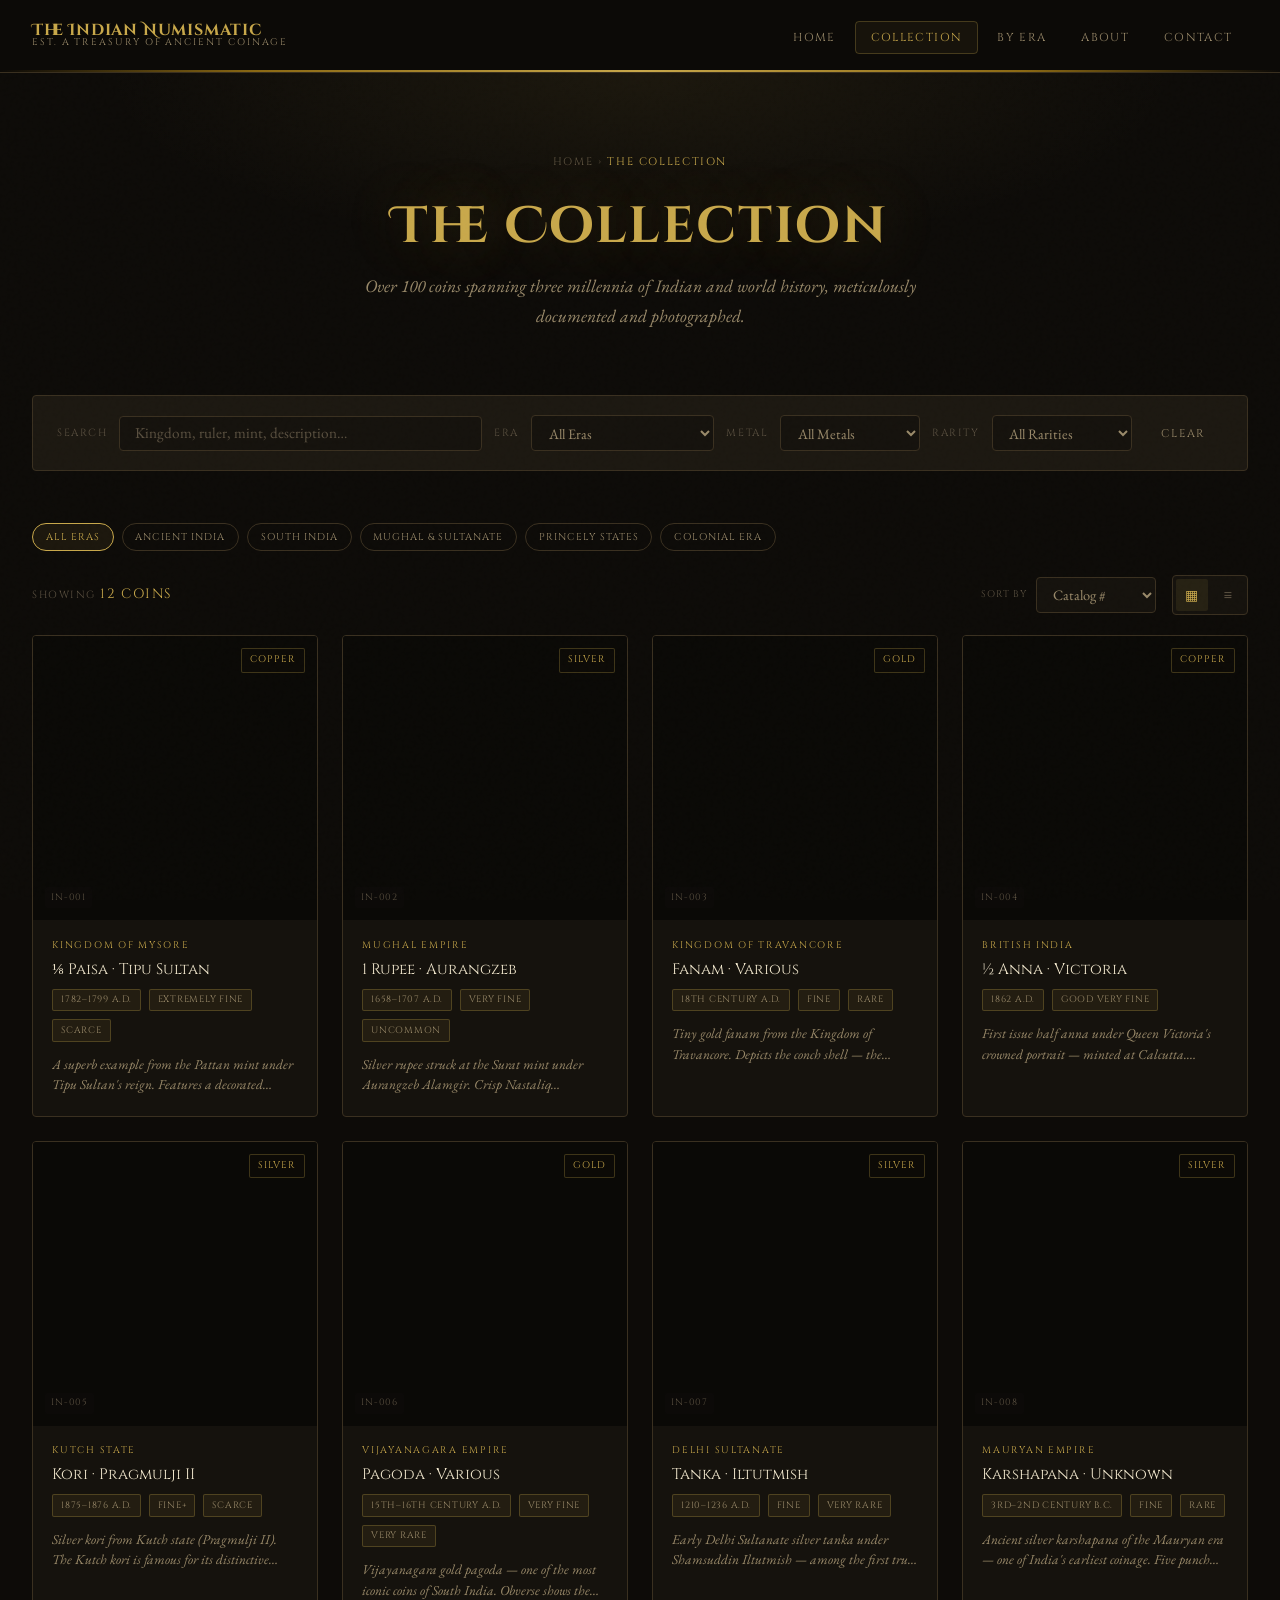
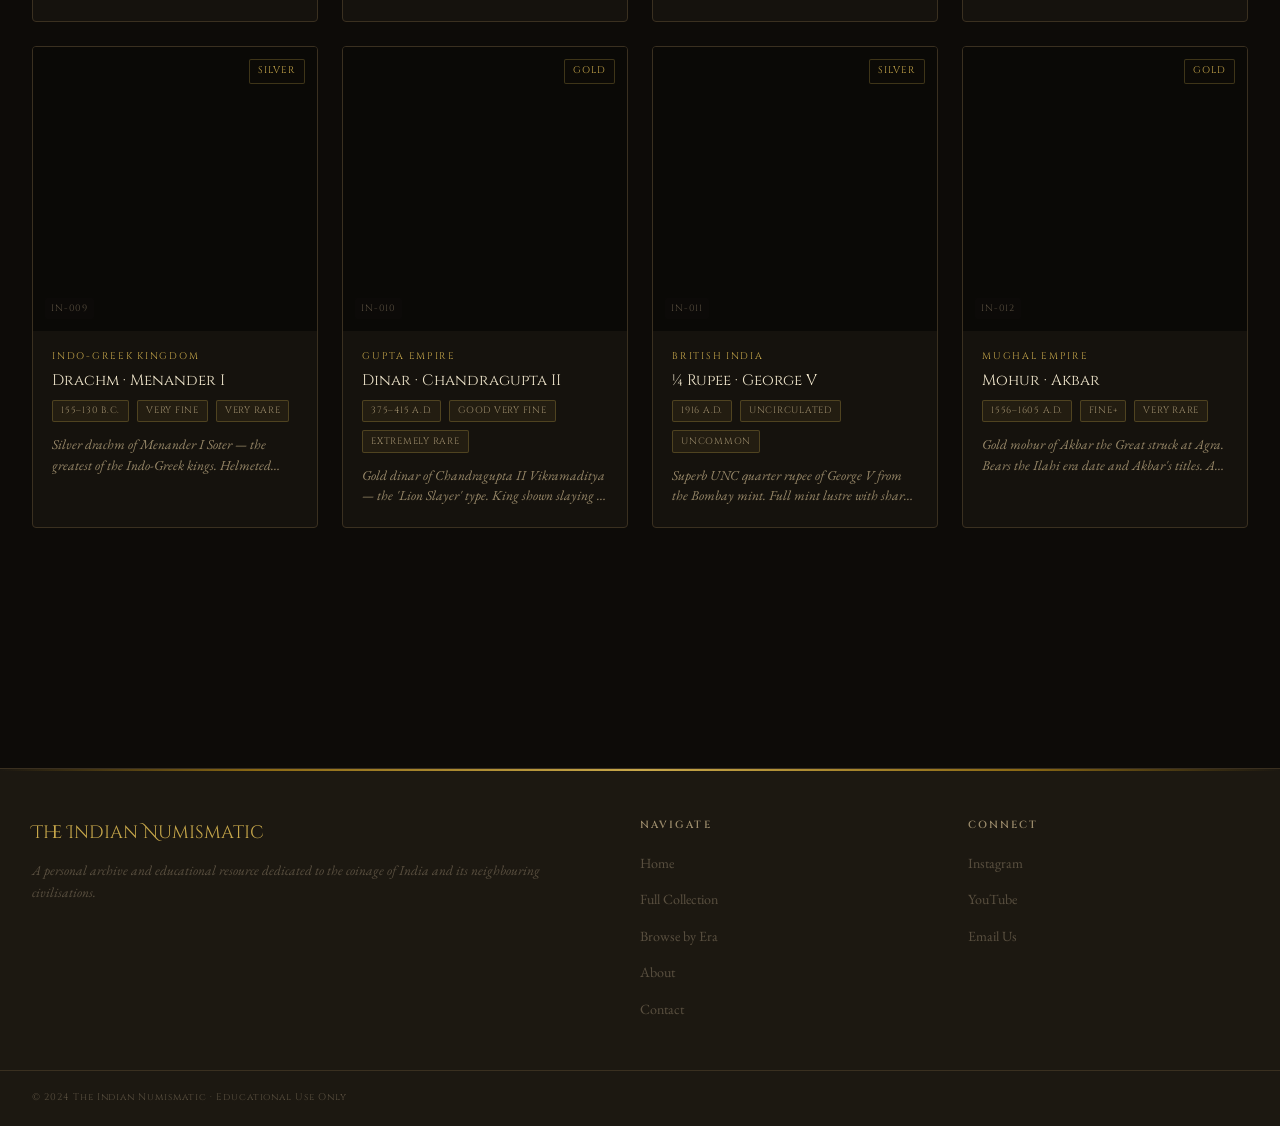
==== collection.html @ 9e0f8658 "Add files via upload" ====
<!DOCTYPE html>
<html lang="en">
<head>
  <meta charset="UTF-8">
  <meta name="viewport" content="width=device-width, initial-scale=1.0">
  <title>The Collection — The Indian Numismatic</title>
  <meta name="description" content="Browse the complete collection of over 100 historical Indian coins, filterable by era, metal, kingdom, and rarity.">
  <link rel="preconnect" href="https://fonts.googleapis.com">
  <link rel="preconnect" href="https://fonts.gstatic.com" crossorigin>
  <link rel="stylesheet" href="style.css">
  <style>
    .view-toggle {
      display: flex;
      gap: 0.25rem;
      border: 1px solid var(--border);
      border-radius: var(--radius);
      padding: 0.2rem;
      background: var(--bg-card);
    }
    .view-btn {
      width: 32px;
      height: 32px;
      display: flex;
      align-items: center;
      justify-content: center;
      font-size: 0.9rem;
      border-radius: 2px;
      cursor: pointer;
      background: transparent;
      border: none;
      color: var(--text-dim);
      transition: all var(--transition);
    }
    .view-btn.active, .view-btn:hover {
      background: rgba(200,168,75,0.1);
      color: var(--gold);
    }

    /* List view */
    .coins-grid.list-view {
      grid-template-columns: 1fr;
      gap: 0.75rem;
    }
    .coins-grid.list-view .coin-card {
      display: grid;
      grid-template-columns: 110px 1fr;
    }
    .coins-grid.list-view .coin-card-image {
      aspect-ratio: 1;
    }
    .coins-grid.list-view .coin-card-desc {
      -webkit-line-clamp: 1;
    }

    .era-pills-row {
      display: flex;
      gap: 0.5rem;
      flex-wrap: wrap;
      padding: 0.75rem 0 0;
    }

    .results-bar {
      display: flex;
      align-items: center;
      justify-content: space-between;
      margin-bottom: 1.25rem;
      flex-wrap: wrap;
      gap: 0.75rem;
    }

    .results-count-label {
      font-family: 'Cinzel', serif;
      font-size: 0.65rem;
      letter-spacing: 0.15em;
      text-transform: uppercase;
      color: var(--text-dim);
    }

    .results-count-label span {
      color: var(--gold);
      font-size: 0.85rem;
    }

    /* Sort select */
    .sort-wrap {
      display: flex;
      align-items: center;
      gap: 0.5rem;
    }
    .sort-wrap label {
      font-family: 'Cinzel', serif;
      font-size: 0.6rem;
      letter-spacing: 0.12em;
      text-transform: uppercase;
      color: var(--text-dim);
      white-space: nowrap;
    }
  </style>
</head>
<body>

<!-- HEADER -->
<header class="site-header">
  <nav class="nav-wrapper">
    <a href="index.html" class="nav-logo">
      <span class="logo-main">The Indian Numismatic</span>
      <span class="logo-sub">Est. A Treasury of Ancient Coinage</span>
    </a>
    <ul class="nav-links">
      <li><a href="index.html">Home</a></li>
      <li><a href="collection.html" class="active">Collection</a></li>
      <li><a href="eras.html">By Era</a></li>
      <li><a href="about.html">About</a></li>
      <li><a href="contact.html">Contact</a></li>
    </ul>
    <button class="hamburger" aria-label="Menu">
      <span></span><span></span><span></span>
    </button>
  </nav>
  <div class="gold-rule-thick"></div>
</header>

<!-- PAGE HERO -->
<div class="page-hero">
  <p class="breadcrumb"><a href="index.html">Home</a> › <span>The Collection</span></p>
  <h1>The Collection</h1>
  <p class="subtitle">Over 100 coins spanning three millennia of Indian and world history, meticulously documented and photographed.</p>
</div>

<main class="container" style="padding-bottom:5rem;">

  <!-- FILTER BAR -->
  <div class="filter-bar">
    <label>Search</label>
    <input type="text" id="coin-search" class="filter-input" placeholder="Kingdom, ruler, mint, description…">

    <label>Era</label>
    <select id="filter-era" class="filter-select"></select>

    <label>Metal</label>
    <select id="filter-metal" class="filter-select"></select>

    <label>Rarity</label>
    <select id="filter-rarity" class="filter-select">
      <option value="">All Rarities</option>
      <option>Common</option>
      <option>Uncommon</option>
      <option>Scarce</option>
      <option>Rare</option>
      <option>Very Rare</option>
      <option>Extremely Rare</option>
    </select>

    <button class="btn btn-ghost" onclick="clearFilters()">Clear</button>
  </div>

  <!-- ERA PILL FILTERS -->
  <div class="era-pills-row" style="margin-bottom:1.5rem;">
    <button class="filter-pill active" data-era="">All Eras</button>
    <button class="filter-pill" data-era="Ancient India">Ancient India</button>
    <button class="filter-pill" data-era="South Indian Kingdoms">South India</button>
    <button class="filter-pill" data-era="Mughal & Sultanate">Mughal & Sultanate</button>
    <button class="filter-pill" data-era="Princely States">Princely States</button>
    <button class="filter-pill" data-era="Colonial Era">Colonial Era</button>
  </div>

  <!-- RESULTS BAR -->
  <div class="results-bar">
    <div class="results-count-label">
      Showing <span id="results-count">—</span>
    </div>
    <div style="display:flex;align-items:center;gap:1rem;flex-wrap:wrap;">
      <div class="sort-wrap">
        <label>Sort by</label>
        <select id="sort-by" class="filter-select" style="min-width:120px;" onchange="updateSort()">
          <option value="id">Catalog #</option>
          <option value="era">Era</option>
          <option value="metal">Metal</option>
          <option value="kingdom">Kingdom</option>
        </select>
      </div>
      <div class="view-toggle">
        <button class="view-btn active" id="grid-view-btn" onclick="setView('grid')" title="Grid view">▦</button>
        <button class="view-btn" id="list-view-btn" onclick="setView('list')" title="List view">≡</button>
      </div>
    </div>
  </div>

  <!-- COINS GRID -->
  <div class="coins-grid" id="coins-grid">
    <!-- Populated by script.js -->
  </div>

</main>

<!-- MODAL -->
<div class="modal-overlay" id="coin-modal" role="dialog" aria-modal="true">
  <div class="modal">
    <div class="modal-images">
      <button class="modal-close" aria-label="Close">&times;</button>
      <img class="modal-main-image" src="" alt="" loading="lazy">
      <div class="modal-thumbs"></div>
    </div>
    <div class="modal-content">
      <p class="modal-kingdom"></p>
      <h2 class="modal-title"></h2>
      <div class="coin-specs"></div>
      <p class="modal-desc"></p>
      <p class="modal-catalog-id" style="font-family:'Cinzel',serif;font-size:0.6rem;letter-spacing:0.15em;color:var(--text-dim);margin-top:1rem;"></p>
    </div>
  </div>
</div>

<!-- FOOTER -->
<footer class="site-footer">
  <div class="gold-rule-thick"></div>
  <div class="footer-inner">
    <div class="footer-brand">
      <span class="footer-logo">The Indian Numismatic</span>
      <p>A personal archive and educational resource dedicated to the coinage of India and its neighbouring civilisations.</p>
    </div>
    <div class="footer-col">
      <h4>Navigate</h4>
      <ul>
        <li><a href="index.html">Home</a></li>
        <li><a href="collection.html">Full Collection</a></li>
        <li><a href="eras.html">Browse by Era</a></li>
        <li><a href="about.html">About</a></li>
        <li><a href="contact.html">Contact</a></li>
      </ul>
    </div>
    <div class="footer-col">
      <h4>Connect</h4>
      <ul>
        <li><a href="#">Instagram</a></li>
        <li><a href="#">YouTube</a></li>
        <li><a href="contact.html">Email Us</a></li>
      </ul>
    </div>
  </div>
  <div class="footer-bottom">
    <p>© 2024 The Indian Numismatic · Educational Use Only</p>
  </div>
</footer>

<script src="script.js"></script>
<script>
  let currentView = 'grid';

  function setView(view) {
    currentView = view;
    const grid = document.getElementById('coins-grid');
    grid.classList.toggle('list-view', view === 'list');
    document.getElementById('grid-view-btn').classList.toggle('active', view === 'grid');
    document.getElementById('list-view-btn').classList.toggle('active', view === 'list');
  }

  function clearFilters() {
    document.getElementById('coin-search').value = '';
    document.getElementById('filter-era').value = '';
    document.getElementById('filter-metal').value = '';
    document.getElementById('filter-rarity').value = '';
    document.querySelectorAll('.filter-pill[data-era]').forEach(p => p.classList.remove('active'));
    document.querySelector('.filter-pill[data-era=""]').classList.add('active');
    document.getElementById('coin-search').dispatchEvent(new Event('input'));
  }

  function updateSort() {
    const sort = document.getElementById('sort-by').value;
    COINS_DB.sort((a, b) => (a[sort] || '').localeCompare(b[sort] || ''));
    document.getElementById('coin-search').dispatchEvent(new Event('input'));
  }

  // Handle URL param ?era=
  window.addEventListener('DOMContentLoaded', () => {
    const params = new URLSearchParams(window.location.search);
    if (params.get('era')) {
      const eraEl = document.getElementById('filter-era');
      // Wait for select to be populated by initCollectionFilters
      setTimeout(() => {
        eraEl.value = params.get('era');
        eraEl.dispatchEvent(new Event('change'));
      }, 100);
    }
  });
</script>
</body>
</html>
---- style.css ----
/* ============================================================
   THE INDIAN NUMISMATIC — Global Stylesheet
   Aesthetic: Dark museum / antiquarian / archival gold
   ============================================================ */

@import url('https://fonts.googleapis.com/css2?family=Cinzel+Decorative:wght@400;700;900&family=Cinzel:wght@400;500;600;700&family=EB+Garamond:ital,wght@0,400;0,500;0,600;1,400;1,500&display=swap');

/* ── CSS Variables ── */
:root {
  --gold:        #c8a84b;
  --gold-light:  #e8c97a;
  --gold-dark:   #8b6914;
  --bg-deep:     #0d0b08;
  --bg-card:     #15120d;
  --bg-panel:    #1c1811;
  --bg-hover:    #231f16;
  --border:      #3a3020;
  --border-gold: #c8a84b44;
  --text-primary:#f0e6cc;
  --text-muted:  #9a8a6a;
  --text-dim:    #5a5040;
  --accent-red:  #8b2020;
  --accent-teal: #1a5c5c;
  --shadow-gold: 0 0 40px #c8a84b22;
  --radius:      4px;
  --transition:  0.35s cubic-bezier(0.4, 0, 0.2, 1);
}

/* ── Reset ── */
*, *::before, *::after { box-sizing: border-box; margin: 0; padding: 0; }

html { scroll-behavior: smooth; font-size: 16px; }

body {
  background: var(--bg-deep);
  color: var(--text-primary);
  font-family: 'EB Garamond', Georgia, serif;
  font-size: 1.05rem;
  line-height: 1.7;
  min-height: 100vh;
  overflow-x: hidden;
}

/* Noise texture overlay */
body::before {
  content: '';
  position: fixed;
  inset: 0;
  background-image: url("data:image/svg+xml,%3Csvg viewBox='0 0 256 256' xmlns='http://www.w3.org/2000/svg'%3E%3Cfilter id='noise'%3E%3CfeTurbulence type='fractalNoise' baseFrequency='0.9' numOctaves='4' stitchTiles='stitch'/%3E%3C/filter%3E%3Crect width='100%25' height='100%25' filter='url(%23noise)' opacity='0.04'/%3E%3C/svg%3E");
  pointer-events: none;
  z-index: 1;
  opacity: 0.4;
}

/* ── Typography ── */
h1, h2, h3, h4 {
  font-family: 'Cinzel', serif;
  font-weight: 600;
  letter-spacing: 0.04em;
  line-height: 1.25;
}

.display-title {
  font-family: 'Cinzel Decorative', serif;
  font-weight: 700;
}

a {
  color: var(--gold);
  text-decoration: none;
  transition: color var(--transition);
}
a:hover { color: var(--gold-light); }

p { margin-bottom: 1em; }
p:last-child { margin-bottom: 0; }

em { font-style: italic; color: var(--text-muted); }

/* ── Gold Divider ── */
.gold-rule {
  border: none;
  height: 1px;
  background: linear-gradient(90deg, transparent, var(--gold), transparent);
  margin: 2rem 0;
  opacity: 0.5;
}

.gold-rule-thick {
  border: none;
  height: 2px;
  background: linear-gradient(90deg, transparent 0%, var(--gold-dark) 20%, var(--gold) 50%, var(--gold-dark) 80%, transparent 100%);
  margin: 0;
}

/* ── Navigation ── */
.site-header {
  position: sticky;
  top: 0;
  z-index: 1000;
  background: rgba(13, 11, 8, 0.98);
  border-bottom: 1px solid var(--border);
}

.nav-wrapper {
  max-width: 1400px;
  margin: 0 auto;
  padding: 0 2rem;
  display: flex;
  align-items: center;
  justify-content: space-between;
  height: 70px;
}

.nav-logo {
  display: flex;
  flex-direction: column;
  line-height: 1;
}

.nav-logo .logo-main {
  font-family: 'Cinzel Decorative', serif;
  font-size: 1rem;
  font-weight: 700;
  color: var(--gold);
  letter-spacing: 0.05em;
}

.nav-logo .logo-sub {
  font-family: 'Cinzel', serif;
  font-size: 0.6rem;
  color: var(--text-muted);
  letter-spacing: 0.2em;
  text-transform: uppercase;
}

.nav-links {
  display: flex;
  align-items: center;
  gap: 0.25rem;
  list-style: none;
}

.nav-links a {
  font-family: 'Cinzel', serif;
  font-size: 0.72rem;
  letter-spacing: 0.12em;
  text-transform: uppercase;
  color: var(--text-muted);
  padding: 0.5rem 0.9rem;
  border: 1px solid transparent;
  border-radius: var(--radius);
  transition: all var(--transition);
  white-space: nowrap;
}

.nav-links a:hover,
.nav-links a.active {
  color: var(--gold);
  border-color: var(--border-gold);
  background: rgba(200, 168, 75, 0.06);
}

.nav-coin-icon {
  font-size: 1.4rem;
  opacity: 0.6;
}

.hamburger {
  display: none;
  flex-direction: column;
  justify-content: center;
  align-items: center;
  gap: 5px;
  cursor: pointer;
  padding: 10px;
  width: 44px;
  height: 44px;
  border: 1px solid var(--border);
  border-radius: var(--radius);
  background: transparent;
  transition: border-color var(--transition), background var(--transition);
  flex-shrink: 0;
  -webkit-tap-highlight-color: transparent;
}
.hamburger:hover {
  border-color: var(--gold-dark);
  background: rgba(200,168,75,0.06);
}
.hamburger span {
  display: block;
  width: 20px;
  height: 2px;
  background: var(--gold);
  border-radius: 2px;
  transition: transform 0.35s ease, opacity 0.25s ease, width 0.3s ease;
  transform-origin: center;
}
/* Animated X state */
.hamburger.open span:nth-child(1) {
  transform: translateY(7px) rotate(45deg);
}
.hamburger.open span:nth-child(2) {
  opacity: 0;
  width: 0;
}
.hamburger.open span:nth-child(3) {
  transform: translateY(-7px) rotate(-45deg);
}

/* ── Page Hero ── */
.page-hero {
  padding: 5rem 2rem 4rem;
  text-align: center;
  position: relative;
  overflow: hidden;
}

.page-hero::before {
  content: '';
  position: absolute;
  inset: 0;
  background: radial-gradient(ellipse 60% 80% at 50% 0%, rgba(200,168,75,0.08) 0%, transparent 70%);
  pointer-events: none;
}

.page-hero h1 {
  font-family: 'Cinzel Decorative', serif;
  font-size: clamp(1.8rem, 4vw, 3.2rem);
  color: var(--gold);
  text-shadow: 0 0 60px rgba(200,168,75,0.3);
  margin-bottom: 0.75rem;
}

.page-hero .subtitle {
  font-family: 'EB Garamond', serif;
  font-size: 1.1rem;
  font-style: italic;
  color: var(--text-muted);
  max-width: 600px;
  margin: 0 auto;
}

.breadcrumb {
  font-family: 'Cinzel', serif;
  font-size: 0.68rem;
  letter-spacing: 0.15em;
  text-transform: uppercase;
  color: var(--text-dim);
  margin-bottom: 1.5rem;
}
.breadcrumb a { color: var(--text-dim); }
.breadcrumb a:hover { color: var(--gold); }
.breadcrumb span { color: var(--gold); }

/* ── Container ── */
.container {
  max-width: 1400px;
  margin: 0 auto;
  padding: 0 2rem;
}

.container-narrow {
  max-width: 900px;
  margin: 0 auto;
  padding: 0 2rem;
}

/* ── Section Titles ── */
.section-header {
  text-align: center;
  margin-bottom: 3rem;
}

.section-header h2 {
  font-family: 'Cinzel', serif;
  font-size: clamp(1.3rem, 2.5vw, 2rem);
  color: var(--text-primary);
  margin-bottom: 0.5rem;
}

.section-header .section-label {
  font-family: 'Cinzel', serif;
  font-size: 0.65rem;
  letter-spacing: 0.25em;
  text-transform: uppercase;
  color: var(--gold);
  display: block;
  margin-bottom: 0.75rem;
}

.section-header p {
  color: var(--text-muted);
  font-style: italic;
  max-width: 500px;
  margin: 0 auto;
}

/* ── Coin Cards ── */
.coins-grid {
  display: grid;
  grid-template-columns: repeat(auto-fill, minmax(280px, 1fr));
  gap: 1.5rem;
  margin-bottom: 4rem;
}

.coin-card {
  background: var(--bg-card);
  border: 1px solid var(--border);
  border-radius: var(--radius);
  overflow: hidden;
  transition: all var(--transition);
  cursor: pointer;
  position: relative;
}

.coin-card::before {
  content: '';
  position: absolute;
  inset: 0;
  border-radius: var(--radius);
  background: linear-gradient(135deg, rgba(200,168,75,0.05) 0%, transparent 60%);
  opacity: 0;
  transition: opacity var(--transition);
  pointer-events: none;
  z-index: 1;
}

.coin-card:hover {
  border-color: var(--gold-dark);
  box-shadow: var(--shadow-gold), 0 8px 32px rgba(0,0,0,0.6);
  transform: translateY(-4px);
}

.coin-card:hover::before { opacity: 1; }

.coin-card-image {
  position: relative;
  aspect-ratio: 1;
  overflow: hidden;
  background: #0a0906;
}

.coin-card-image img {
  width: 100%;
  height: 100%;
  object-fit: cover;
  transition: transform 0.5s ease;
  display: block;
}

.coin-card:hover .coin-card-image img {
  transform: scale(1.06);
}

.coin-card-badge {
  position: absolute;
  top: 0.75rem;
  right: 0.75rem;
  background: rgba(13,11,8,0.85);
  border: 1px solid var(--border-gold);
  color: var(--gold);
  font-family: 'Cinzel', serif;
  font-size: 0.6rem;
  letter-spacing: 0.1em;
  text-transform: uppercase;
  padding: 0.2rem 0.5rem;
  border-radius: 2px;
  backdrop-filter: blur(4px);
}

.coin-card-id {
  position: absolute;
  bottom: 0.75rem;
  left: 0.75rem;
  background: rgba(13,11,8,0.75);
  color: var(--text-dim);
  font-family: 'Cinzel', serif;
  font-size: 0.58rem;
  letter-spacing: 0.08em;
  padding: 0.15rem 0.4rem;
  border-radius: 2px;
}

.coin-card-body {
  padding: 1.1rem 1.2rem 1.3rem;
}

.coin-card-kingdom {
  font-family: 'Cinzel', serif;
  font-size: 0.6rem;
  letter-spacing: 0.18em;
  text-transform: uppercase;
  color: var(--gold);
  display: block;
  margin-bottom: 0.35rem;
}

.coin-card-name {
  font-family: 'Cinzel', serif;
  font-size: 0.95rem;
  color: var(--text-primary);
  margin-bottom: 0.6rem;
  line-height: 1.3;
}

.coin-card-meta {
  display: flex;
  gap: 0.5rem;
  flex-wrap: wrap;
  margin-bottom: 0.75rem;
}

.meta-tag {
  font-family: 'Cinzel', serif;
  font-size: 0.58rem;
  letter-spacing: 0.08em;
  text-transform: uppercase;
  background: rgba(200,168,75,0.08);
  border: 1px solid var(--border-gold);
  color: var(--text-muted);
  padding: 0.15rem 0.5rem;
  border-radius: 2px;
}

.coin-card-desc {
  font-size: 0.85rem;
  color: var(--text-muted);
  font-style: italic;
  line-height: 1.5;
  display: -webkit-box;
  -webkit-line-clamp: 2;
  -webkit-box-orient: vertical;
  overflow: hidden;
}

/* ── Buttons ── */
.btn {
  display: inline-flex;
  align-items: center;
  gap: 0.5rem;
  font-family: 'Cinzel', serif;
  font-size: 0.7rem;
  letter-spacing: 0.15em;
  text-transform: uppercase;
  padding: 0.75rem 1.8rem;
  border-radius: var(--radius);
  border: 1px solid;
  cursor: pointer;
  transition: all var(--transition);
  text-decoration: none;
}

.btn-gold {
  background: linear-gradient(135deg, var(--gold-dark) 0%, var(--gold) 50%, var(--gold-dark) 100%);
  border-color: var(--gold);
  color: var(--bg-deep);
  font-weight: 700;
}
.btn-gold:hover {
  background: linear-gradient(135deg, var(--gold) 0%, var(--gold-light) 50%, var(--gold) 100%);
  color: var(--bg-deep);
  box-shadow: 0 0 24px rgba(200,168,75,0.4);
  transform: translateY(-1px);
}

.btn-outline {
  background: transparent;
  border-color: var(--border);
  color: var(--text-muted);
}
.btn-outline:hover {
  border-color: var(--gold-dark);
  color: var(--gold);
  background: rgba(200,168,75,0.05);
}

.btn-ghost {
  background: transparent;
  border-color: transparent;
  color: var(--text-muted);
  padding: 0.5rem 1rem;
}
.btn-ghost:hover { color: var(--gold); }

/* ── Filter Bar ── */
.filter-bar {
  display: flex;
  gap: 0.75rem;
  flex-wrap: wrap;
  align-items: center;
  margin-bottom: 2.5rem;
  padding: 1.2rem 1.5rem;
  background: var(--bg-panel);
  border: 1px solid var(--border);
  border-radius: var(--radius);
}

.filter-bar label {
  font-family: 'Cinzel', serif;
  font-size: 0.65rem;
  letter-spacing: 0.15em;
  text-transform: uppercase;
  color: var(--text-dim);
  white-space: nowrap;
}

.filter-select {
  background: var(--bg-card);
  border: 1px solid var(--border);
  color: var(--text-muted);
  font-family: 'EB Garamond', serif;
  font-size: 0.9rem;
  padding: 0.4rem 0.8rem;
  border-radius: var(--radius);
  cursor: pointer;
  transition: border-color var(--transition);
  outline: none;
  min-width: 140px;
}
.filter-select:hover, .filter-select:focus { border-color: var(--gold-dark); color: var(--text-primary); }

.filter-input {
  background: var(--bg-card);
  border: 1px solid var(--border);
  color: var(--text-primary);
  font-family: 'EB Garamond', serif;
  font-size: 0.95rem;
  padding: 0.4rem 0.9rem;
  border-radius: var(--radius);
  outline: none;
  transition: border-color var(--transition);
  flex: 1;
  min-width: 180px;
}
.filter-input::placeholder { color: var(--text-dim); }
.filter-input:focus { border-color: var(--gold-dark); }

.filter-pill {
  font-family: 'Cinzel', serif;
  font-size: 0.62rem;
  letter-spacing: 0.1em;
  text-transform: uppercase;
  padding: 0.35rem 0.8rem;
  border: 1px solid var(--border);
  border-radius: 20px;
  color: var(--text-muted);
  background: transparent;
  cursor: pointer;
  transition: all var(--transition);
  white-space: nowrap;
}
.filter-pill:hover, .filter-pill.active {
  border-color: var(--gold);
  color: var(--gold);
  background: rgba(200,168,75,0.08);
}

/* ── Stats Bar ── */
.stats-bar {
  display: flex;
  gap: 1px;
  background: var(--border);
  border: 1px solid var(--border);
  border-radius: var(--radius);
  overflow: hidden;
  margin-bottom: 3rem;
}

.stat-item {
  flex: 1;
  padding: 1.2rem 1.5rem;
  text-align: center;
  background: var(--bg-panel);
  transition: background var(--transition);
}
.stat-item:hover { background: var(--bg-hover); }

.stat-number {
  font-family: 'Cinzel Decorative', serif;
  font-size: 1.8rem;
  color: var(--gold);
  display: block;
  line-height: 1;
  margin-bottom: 0.25rem;
}

.stat-label {
  font-family: 'Cinzel', serif;
  font-size: 0.58rem;
  letter-spacing: 0.2em;
  text-transform: uppercase;
  color: var(--text-dim);
}

/* ── Modal / Lightbox ── */
.modal-overlay {
  position: fixed;
  inset: 0;
  background: rgba(0,0,0,0.92);
  backdrop-filter: blur(8px);
  z-index: 2000;
  display: flex;
  align-items: center;
  justify-content: center;
  padding: 2rem;
  opacity: 0;
  visibility: hidden;
  transition: all var(--transition);
}

.modal-overlay.open {
  opacity: 1;
  visibility: visible;
}

.modal {
  background: var(--bg-panel);
  border: 1px solid var(--border);
  border-radius: var(--radius);
  max-width: 960px;
  width: 100%;
  max-height: 90vh;
  overflow-y: auto;
  display: grid;
  grid-template-columns: 1fr 1fr;
  box-shadow: 0 0 80px rgba(200,168,75,0.15), 0 32px 64px rgba(0,0,0,0.8);
  transform: scale(0.95) translateY(20px);
  transition: transform var(--transition);
}

.modal-overlay.open .modal {
  transform: scale(1) translateY(0);
}

.modal-images {
  background: #060504;
  padding: 2rem;
  display: flex;
  flex-direction: column;
  align-items: center;
  justify-content: center;
  gap: 1rem;
  position: relative;
}

.modal-main-image {
  width: 100%;
  aspect-ratio: 1;
  object-fit: contain;
  border-radius: 2px;
}

.modal-thumbs {
  display: flex;
  gap: 0.5rem;
}

.modal-thumb {
  width: 56px;
  height: 56px;
  object-fit: cover;
  border: 1px solid var(--border);
  border-radius: 2px;
  cursor: pointer;
  transition: border-color var(--transition);
  opacity: 0.6;
}
.modal-thumb:hover, .modal-thumb.active {
  border-color: var(--gold);
  opacity: 1;
}

.modal-content {
  padding: 2.5rem;
  overflow-y: auto;
}

.modal-close {
  position: absolute;
  top: 1rem;
  right: 1rem;
  width: 36px;
  height: 36px;
  background: rgba(200,168,75,0.1);
  border: 1px solid var(--border-gold);
  color: var(--gold);
  border-radius: 2px;
  cursor: pointer;
  font-size: 1.2rem;
  display: flex;
  align-items: center;
  justify-content: center;
  transition: all var(--transition);
  z-index: 10;
}
.modal-close:hover { background: rgba(200,168,75,0.2); }

.modal-kingdom {
  font-family: 'Cinzel', serif;
  font-size: 0.65rem;
  letter-spacing: 0.2em;
  text-transform: uppercase;
  color: var(--gold);
  margin-bottom: 0.5rem;
}

.modal-title {
  font-family: 'Cinzel', serif;
  font-size: 1.4rem;
  color: var(--text-primary);
  margin-bottom: 1.5rem;
  line-height: 1.3;
}

.coin-specs {
  display: grid;
  grid-template-columns: 1fr 1fr;
  gap: 0.75rem;
  margin-bottom: 1.5rem;
}

.spec-item {
  background: var(--bg-card);
  border: 1px solid var(--border);
  padding: 0.75rem;
  border-radius: var(--radius);
}

.spec-label {
  font-family: 'Cinzel', serif;
  font-size: 0.55rem;
  letter-spacing: 0.15em;
  text-transform: uppercase;
  color: var(--text-dim);
  display: block;
  margin-bottom: 0.2rem;
}

.spec-value {
  font-family: 'EB Garamond', serif;
  font-size: 0.9rem;
  color: var(--text-primary);
}

.modal-desc {
  font-style: italic;
  color: var(--text-muted);
  font-size: 0.95rem;
  padding-top: 1rem;
  border-top: 1px solid var(--border);
  line-height: 1.7;
}

/* ── Footer ── */
.site-footer {
  background: var(--bg-panel);
  border-top: 1px solid var(--border);
  margin-top: 6rem;
}

.footer-inner {
  max-width: 1400px;
  margin: 0 auto;
  padding: 3rem 2rem;
  display: grid;
  grid-template-columns: 2fr 1fr 1fr;
  gap: 3rem;
}

.footer-brand .footer-logo {
  font-family: 'Cinzel Decorative', serif;
  font-size: 1.1rem;
  color: var(--gold);
  display: block;
  margin-bottom: 0.75rem;
}

.footer-brand p {
  font-size: 0.85rem;
  color: var(--text-dim);
  font-style: italic;
  line-height: 1.6;
}

.footer-col h4 {
  font-family: 'Cinzel', serif;
  font-size: 0.65rem;
  letter-spacing: 0.2em;
  text-transform: uppercase;
  color: var(--text-muted);
  margin-bottom: 1rem;
}

.footer-col ul {
  list-style: none;
  display: flex;
  flex-direction: column;
  gap: 0.5rem;
}

.footer-col ul a {
  font-size: 0.88rem;
  color: var(--text-dim);
  transition: color var(--transition);
}
.footer-col ul a:hover { color: var(--gold); }

.footer-bottom {
  border-top: 1px solid var(--border);
  padding: 1.2rem 2rem;
  max-width: 1400px;
  margin: 0 auto;
  display: flex;
  align-items: center;
  justify-content: space-between;
  gap: 1rem;
  flex-wrap: wrap;
}

.footer-bottom p {
  font-family: 'Cinzel', serif;
  font-size: 0.6rem;
  letter-spacing: 0.1em;
  color: var(--text-dim);
  margin: 0;
}

.footer-social {
  display: flex;
  gap: 0.75rem;
}

.social-link {
  font-family: 'Cinzel', serif;
  font-size: 0.6rem;
  letter-spacing: 0.1em;
  text-transform: uppercase;
  color: var(--text-dim);
  padding: 0.3rem 0.7rem;
  border: 1px solid var(--border);
  border-radius: var(--radius);
  transition: all var(--transition);
}
.social-link:hover { border-color: var(--gold-dark); color: var(--gold); }

/* ── Pagination ── */
.pagination {
  display: flex;
  align-items: center;
  justify-content: center;
  gap: 0.5rem;
  margin: 3rem 0;
}

.page-btn {
  width: 38px;
  height: 38px;
  display: flex;
  align-items: center;
  justify-content: center;
  font-family: 'Cinzel', serif;
  font-size: 0.75rem;
  border: 1px solid var(--border);
  background: var(--bg-card);
  color: var(--text-muted);
  border-radius: var(--radius);
  cursor: pointer;
  transition: all var(--transition);
  text-decoration: none;
}
.page-btn:hover { border-color: var(--gold-dark); color: var(--gold); }
.page-btn.active { border-color: var(--gold); color: var(--gold); background: rgba(200,168,75,0.1); }

/* ── About Page ── */
.about-grid {
  display: grid;
  grid-template-columns: 3fr 2fr;
  gap: 4rem;
  align-items: start;
  margin: 3rem 0;
}

.about-content h2 {
  font-family: 'Cinzel', serif;
  color: var(--gold);
  font-size: 1.5rem;
  margin-bottom: 1rem;
}

.about-image-panel {
  background: var(--bg-card);
  border: 1px solid var(--border);
  padding: 1.5rem;
  border-radius: var(--radius);
  text-align: center;
  position: sticky;
  top: 90px;
}

.about-image-panel img {
  width: 100%;
  border-radius: 2px;
  display: block;
}

.about-image-panel .caption {
  font-size: 0.8rem;
  color: var(--text-dim);
  font-style: italic;
  margin-top: 0.75rem;
}

.timeline {
  position: relative;
  padding-left: 2rem;
  margin: 2rem 0;
}

.timeline::before {
  content: '';
  position: absolute;
  left: 0;
  top: 0;
  bottom: 0;
  width: 1px;
  background: linear-gradient(180deg, transparent, var(--gold-dark), transparent);
}

.timeline-item {
  position: relative;
  margin-bottom: 2rem;
}

.timeline-item::before {
  content: '';
  position: absolute;
  left: -2.35rem;
  top: 0.35rem;
  width: 8px;
  height: 8px;
  border: 1px solid var(--gold);
  border-radius: 50%;
  background: var(--bg-deep);
}

.timeline-era {
  font-family: 'Cinzel', serif;
  font-size: 0.65rem;
  letter-spacing: 0.15em;
  text-transform: uppercase;
  color: var(--gold);
  display: block;
  margin-bottom: 0.25rem;
}

.timeline-item h3 {
  font-size: 1rem;
  color: var(--text-primary);
  margin-bottom: 0.35rem;
}

.timeline-item p {
  font-size: 0.88rem;
  color: var(--text-muted);
}

/* ── Contact Page ── */
.contact-grid {
  display: grid;
  grid-template-columns: 2fr 1.2fr;
  gap: 3rem;
  margin: 3rem 0;
}

.contact-form {
  display: flex;
  flex-direction: column;
  gap: 1.25rem;
}

.form-group {
  display: flex;
  flex-direction: column;
  gap: 0.4rem;
}

.form-group label {
  font-family: 'Cinzel', serif;
  font-size: 0.65rem;
  letter-spacing: 0.15em;
  text-transform: uppercase;
  color: var(--text-muted);
}

.form-control {
  background: var(--bg-card);
  border: 1px solid var(--border);
  color: var(--text-primary);
  font-family: 'EB Garamond', serif;
  font-size: 1rem;
  padding: 0.75rem 1rem;
  border-radius: var(--radius);
  outline: none;
  transition: border-color var(--transition);
  width: 100%;
}
.form-control:focus { border-color: var(--gold-dark); }
.form-control::placeholder { color: var(--text-dim); }

textarea.form-control { resize: vertical; min-height: 140px; }

.contact-info-card {
  background: var(--bg-card);
  border: 1px solid var(--border);
  padding: 2rem;
  border-radius: var(--radius);
  height: fit-content;
}

.contact-info-card h3 {
  font-family: 'Cinzel', serif;
  font-size: 0.85rem;
  color: var(--gold);
  margin-bottom: 1.5rem;
  letter-spacing: 0.05em;
}

.contact-detail {
  display: flex;
  gap: 0.75rem;
  align-items: flex-start;
  margin-bottom: 1.25rem;
  padding-bottom: 1.25rem;
  border-bottom: 1px solid var(--border);
  font-size: 0.88rem;
}
.contact-detail:last-child { border-bottom: none; margin-bottom: 0; padding-bottom: 0; }

.contact-detail .icon {
  font-size: 1.1rem;
  flex-shrink: 0;
  margin-top: 0.1rem;
}

.contact-detail .detail-label {
  font-family: 'Cinzel', serif;
  font-size: 0.58rem;
  letter-spacing: 0.15em;
  text-transform: uppercase;
  color: var(--text-dim);
  display: block;
  margin-bottom: 0.15rem;
}

.contact-detail .detail-value {
  color: var(--text-muted);
  font-style: italic;
}

/* ── Era Section Headings ── */
.era-heading {
  display: flex;
  align-items: center;
  gap: 1.5rem;
  margin: 3rem 0 1.5rem;
}

.era-heading h3 {
  font-family: 'Cinzel', serif;
  font-size: 0.85rem;
  letter-spacing: 0.15em;
  text-transform: uppercase;
  color: var(--text-muted);
  white-space: nowrap;
}

.era-heading::before, .era-heading::after {
  content: '';
  flex: 1;
  height: 1px;
  background: linear-gradient(90deg, transparent, var(--border));
}
.era-heading::before { background: linear-gradient(90deg, var(--border), transparent); }

/* ── Scrollbar ── */
::-webkit-scrollbar { width: 6px; height: 6px; }
::-webkit-scrollbar-track { background: var(--bg-deep); }
::-webkit-scrollbar-thumb { background: var(--border); border-radius: 3px; }
::-webkit-scrollbar-thumb:hover { background: var(--gold-dark); }

/* ── Selection ── */
::selection { background: rgba(200,168,75,0.2); color: var(--gold-light); }

/* ── Animations ── */
@keyframes fadeInUp {
  from { opacity: 0; transform: translateY(24px); }
  to   { opacity: 1; transform: translateY(0); }
}

@keyframes shimmer {
  from { background-position: -200% center; }
  to   { background-position: 200% center; }
}

@keyframes glow-pulse {
  0%, 100% { text-shadow: 0 0 30px rgba(200,168,75,0.2); }
  50%       { text-shadow: 0 0 60px rgba(200,168,75,0.5); }
}

.animate-in {
  animation: fadeInUp 0.6s ease both;
}

.animate-delay-1 { animation-delay: 0.1s; }
.animate-delay-2 { animation-delay: 0.2s; }
.animate-delay-3 { animation-delay: 0.3s; }
.animate-delay-4 { animation-delay: 0.4s; }

/* ══════════════════════════════════════════
   RESPONSIVE
   ══════════════════════════════════════════ */

@media (max-width: 900px) {
  .footer-inner { grid-template-columns: 1fr 1fr; }
  .footer-inner > :first-child { grid-column: span 2; }
  .modal { grid-template-columns: 1fr; max-height: 95vh; }
  .modal-images { padding: 1.5rem; min-height: 280px; }
  .about-grid { grid-template-columns: 1fr; }
  .about-image-panel { position: static; }
  .contact-grid { grid-template-columns: 1fr; }
  .coin-specs { grid-template-columns: 1fr 1fr; }
}

/* ── Mobile nav drawer ── */
@media (max-width: 768px) {
  .hamburger {
    display: flex;
    position: relative;
    z-index: 10002;
  }

  .nav-links {
    position: fixed;
    top: 0;
    right: -100%;
    width: min(320px, 85vw);
    height: 100%;
    height: 100dvh;
    background: #1c1811;
    border-left: 1px solid var(--gold-dark);
    box-shadow: -12px 0 48px rgba(0,0,0,0.8);

    display: flex !important;
    flex-direction: column;
    align-items: stretch;
    justify-content: flex-start;
    gap: 0;
    padding: 0 0 2rem 0;
    margin: 0;
    list-style: none;
    z-index: 10001;

    visibility: hidden;
    opacity: 0;
    transition: right 0.4s cubic-bezier(0.4, 0, 0.2, 1),
                opacity 0.35s ease,
                visibility 0.4s;
    overflow-y: auto;
    -webkit-overflow-scrolling: touch;
    overscroll-behavior: contain;
  }

  .nav-links.open {
    right: 0;
    visibility: visible;
    opacity: 1;
  }

  .nav-links::before {
    content: 'Menu';
    display: block;
    font-family: 'Cinzel', serif;
    font-size: 0.7rem;
    letter-spacing: 0.25em;
    text-transform: uppercase;
    color: var(--gold);
    padding: 1.5rem 1.75rem 1rem;
    border-bottom: 1px solid var(--border);
    flex-shrink: 0;
  }

  .nav-links li {
    border-bottom: 1px solid var(--border);
  }
  .nav-links li:last-child {
    border-bottom: none;
  }

  .nav-links a {
    display: block;
    padding: 1.3rem 1.75rem;
    font-family: 'Cinzel', serif;
    font-size: 1rem;
    letter-spacing: 0.12em;
    text-transform: uppercase;
    color: #ffffff;
    text-shadow: 0 1px 2px rgba(0,0,0,0.5);
    border: none;
    border-radius: 0;
    background: transparent;
    transition: background 0.35s ease, color 0.35s ease, padding-left 0.35s ease;
    -webkit-tap-highlight-color: rgba(200,168,75,0.3);
    cursor: pointer;
    text-decoration: none;
    position: relative;
  }

  .nav-links a::after {
    content: '›';
    position: absolute;
    right: 1.75rem;
    top: 50%;
    transform: translateY(-50%);
    font-size: 1.3rem;
    color: var(--gold-dark);
    transition: color 0.35s ease, transform 0.35s ease;
    line-height: 1;
    pointer-events: none;
  }

  .nav-links a:hover,
  .nav-links a.active {
    background: rgba(200,168,75,0.12);
    color: var(--gold-light);
    padding-left: 2.1rem;
    border: none;
  }

  .nav-links a:hover::after,
  .nav-links a.active::after {
    color: var(--gold);
    transform: translateY(-50%) translateX(4px);
  }

  .nav-links a.active {
    border-left: 2px solid var(--gold);
  }

  .nav-backdrop {
    position: fixed;
    inset: 0;
    background: rgba(0,0,0,0.6);
    z-index: 10000;
    opacity: 0;
    visibility: hidden;
    transition: opacity 0.35s ease, visibility 0.35s;
    pointer-events: none;
  }
  .nav-backdrop.open {
    opacity: 1;
    visibility: visible;
    pointer-events: auto;
  }

  body.nav-open {
    overflow: hidden;
  }
}

/* ── Smaller phones ── */
@media (max-width: 480px) {
  .nav-wrapper { padding: 0 1rem; }
  .nav-logo .logo-main { font-size: 0.85rem; }

  .stats-bar { flex-wrap: wrap; }
  .stat-item { flex: 1 0 45%; }

  .footer-inner { grid-template-columns: 1fr; }
  .footer-inner > :first-child { grid-column: 1; }
  .filter-bar { flex-direction: column; align-items: stretch; }
  .coin-specs { grid-template-columns: 1fr; }
  .footer-bottom { flex-direction: column; text-align: center; }

  .coins-grid { grid-template-columns: repeat(auto-fill, minmax(240px, 1fr)); }
}
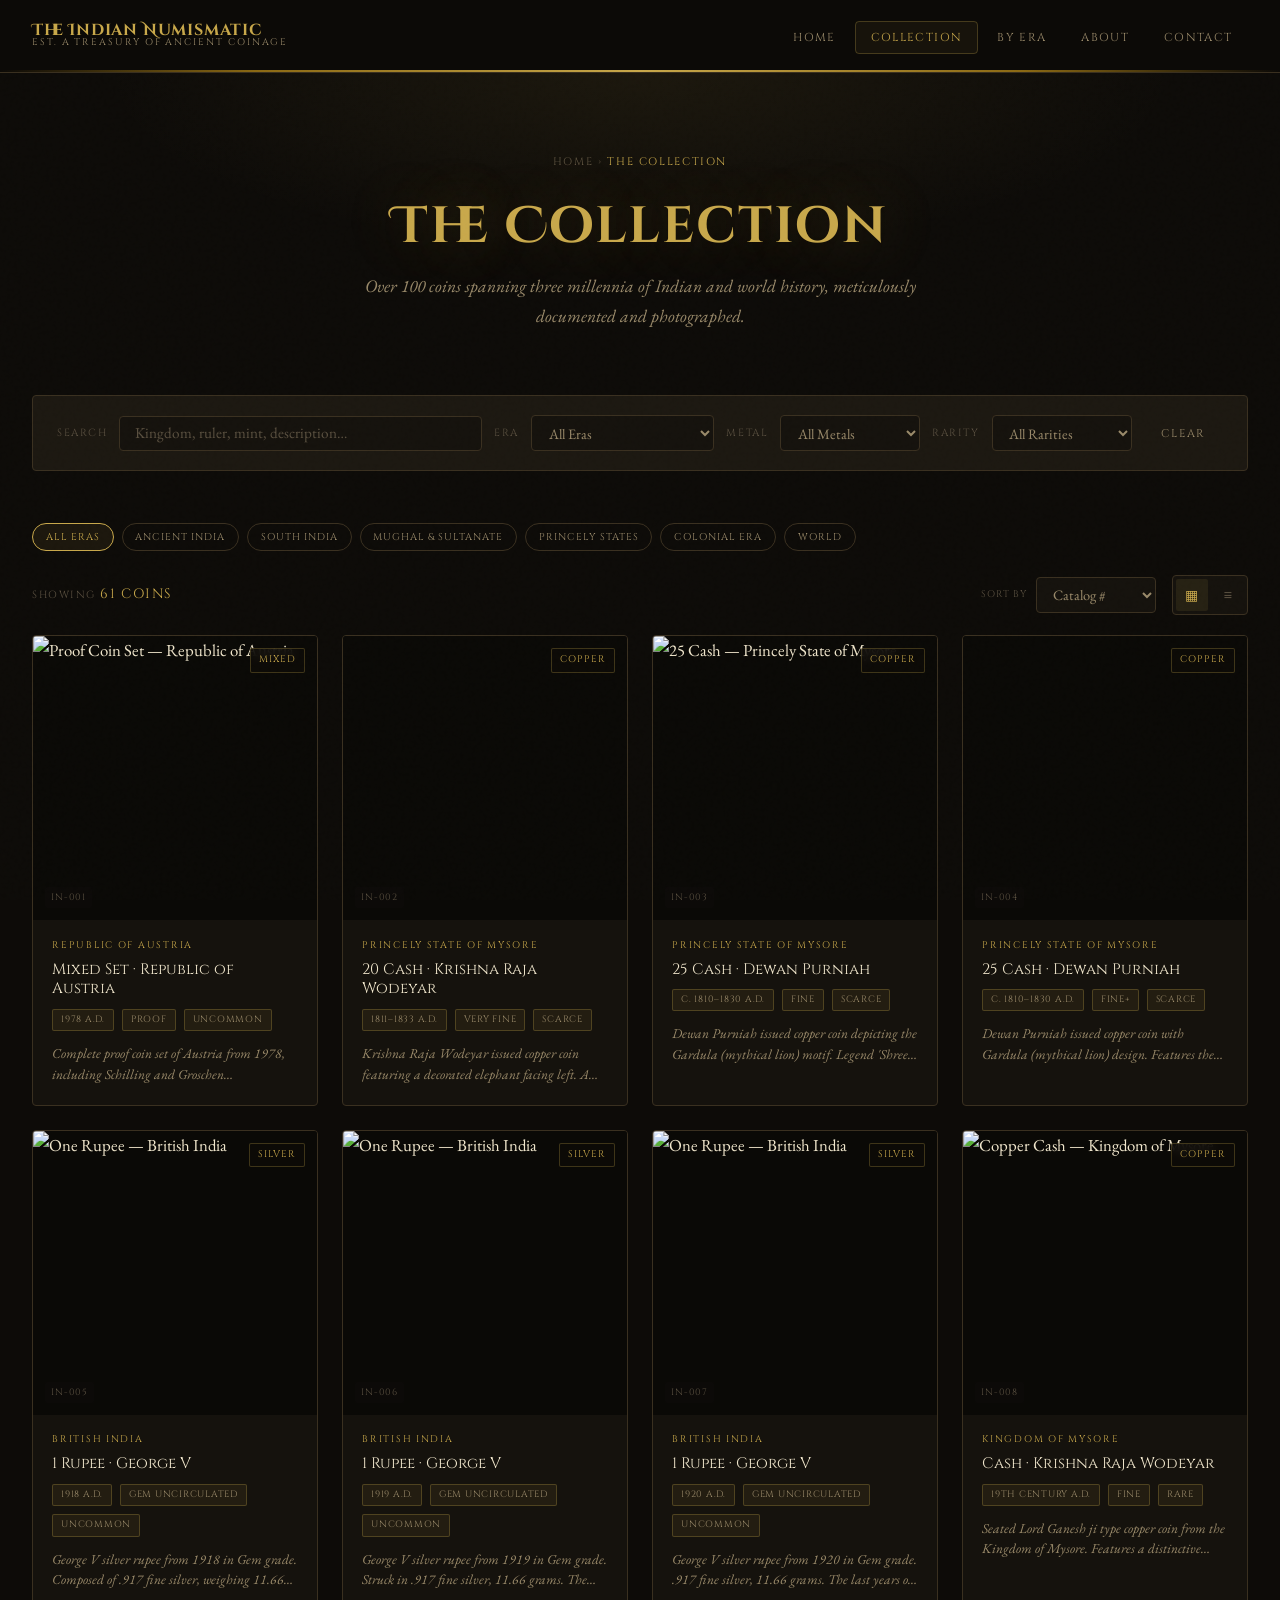
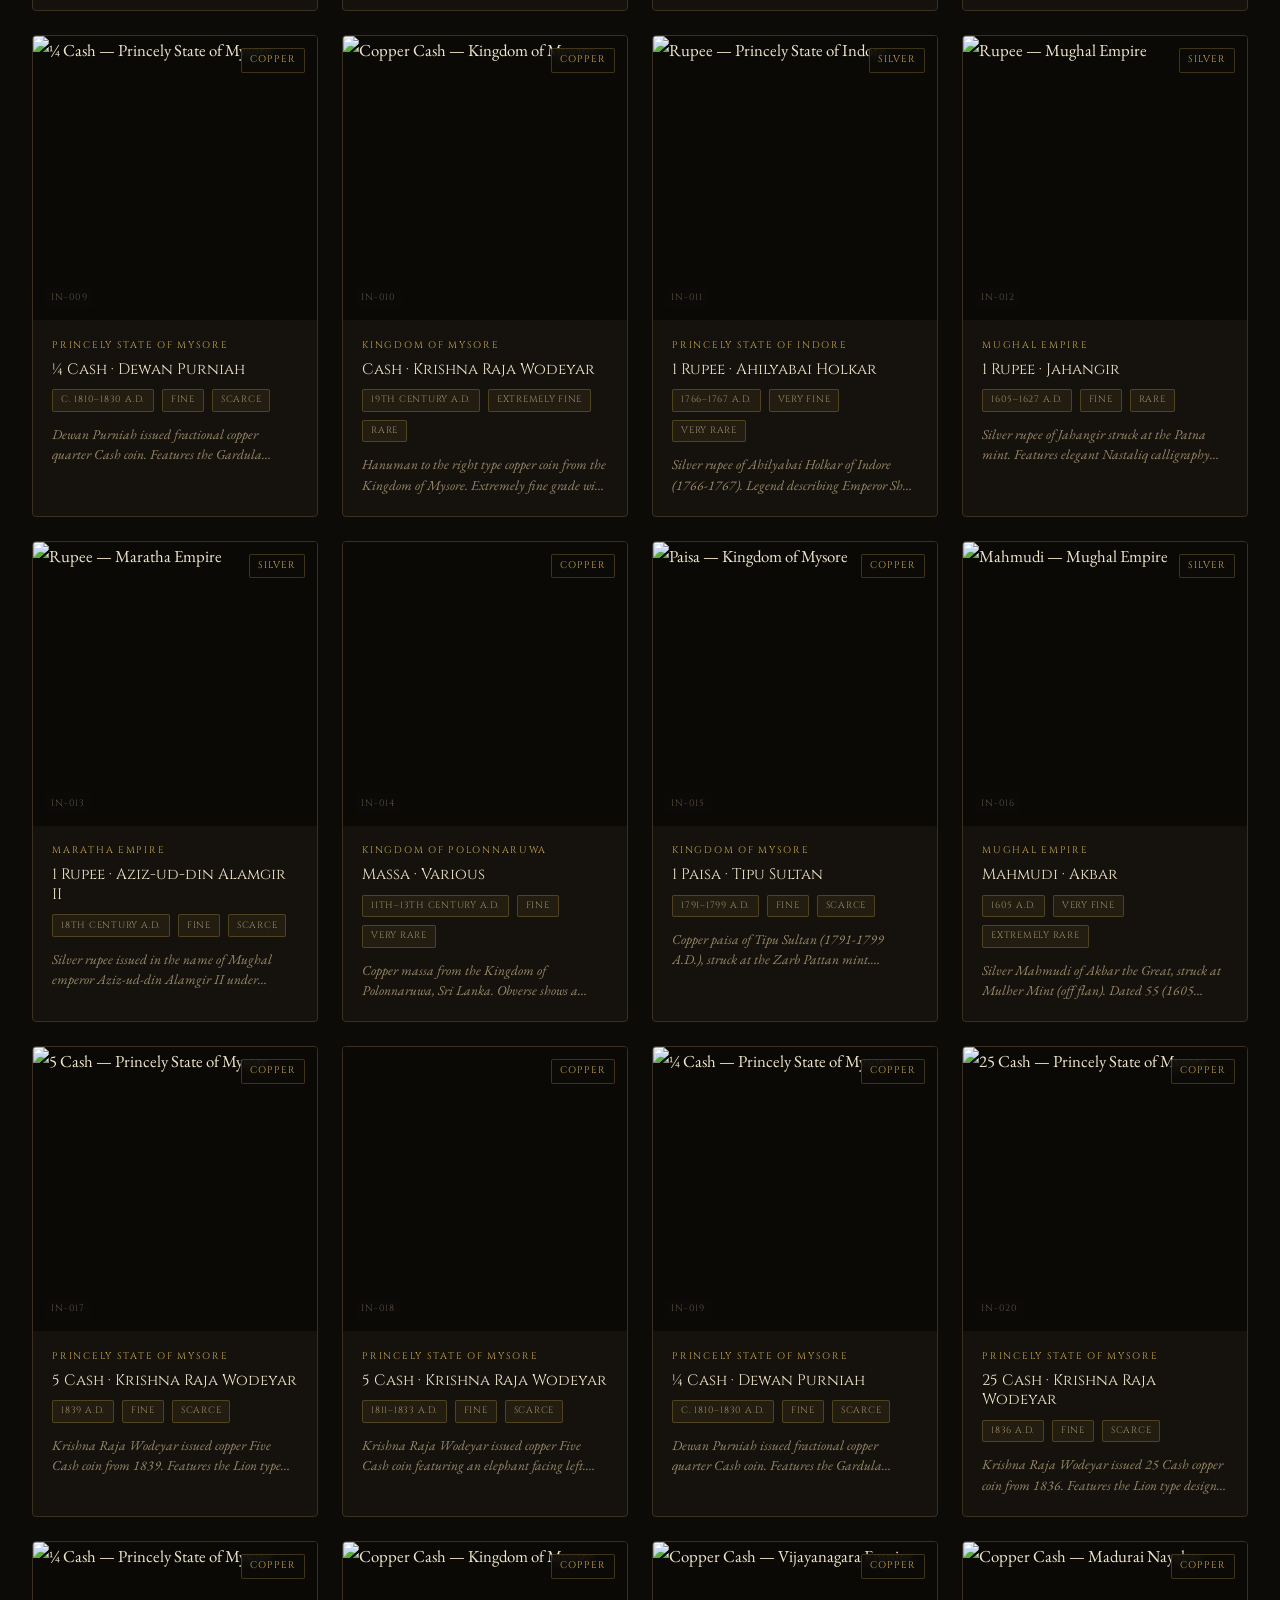
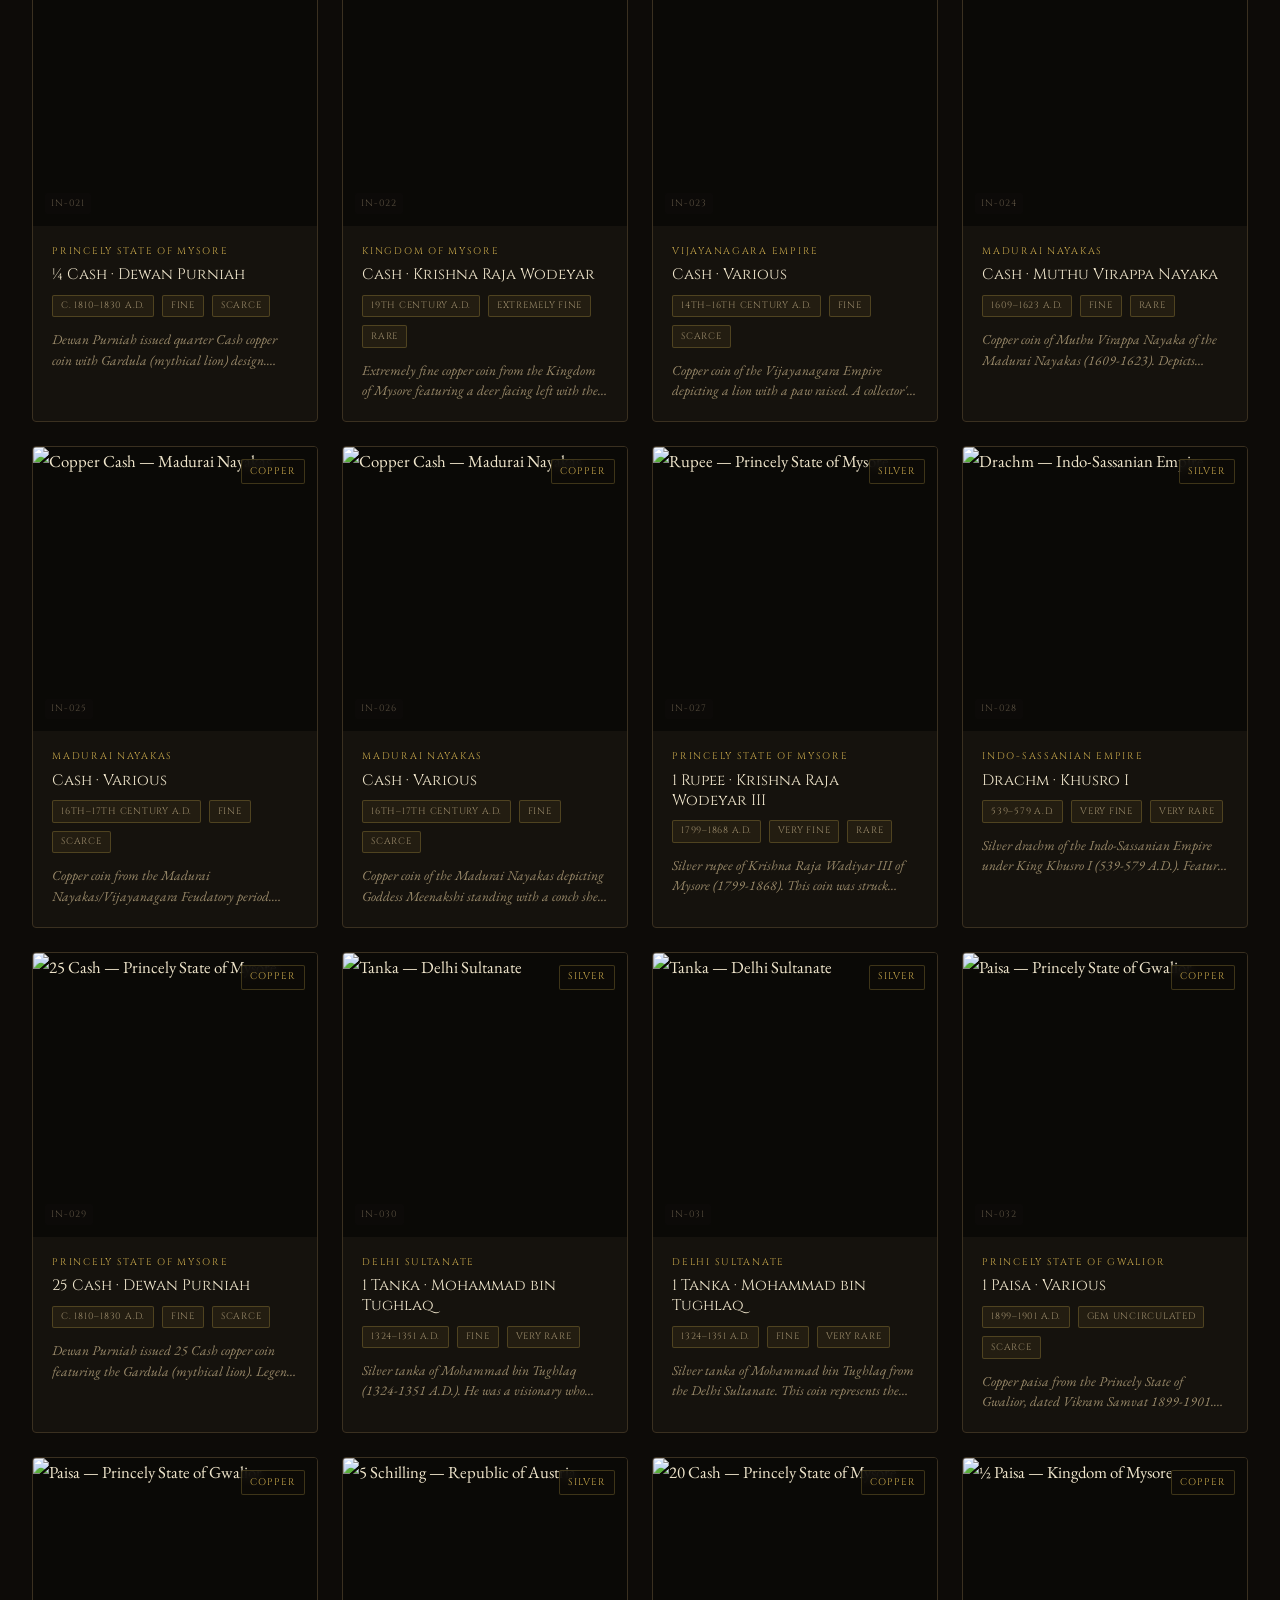
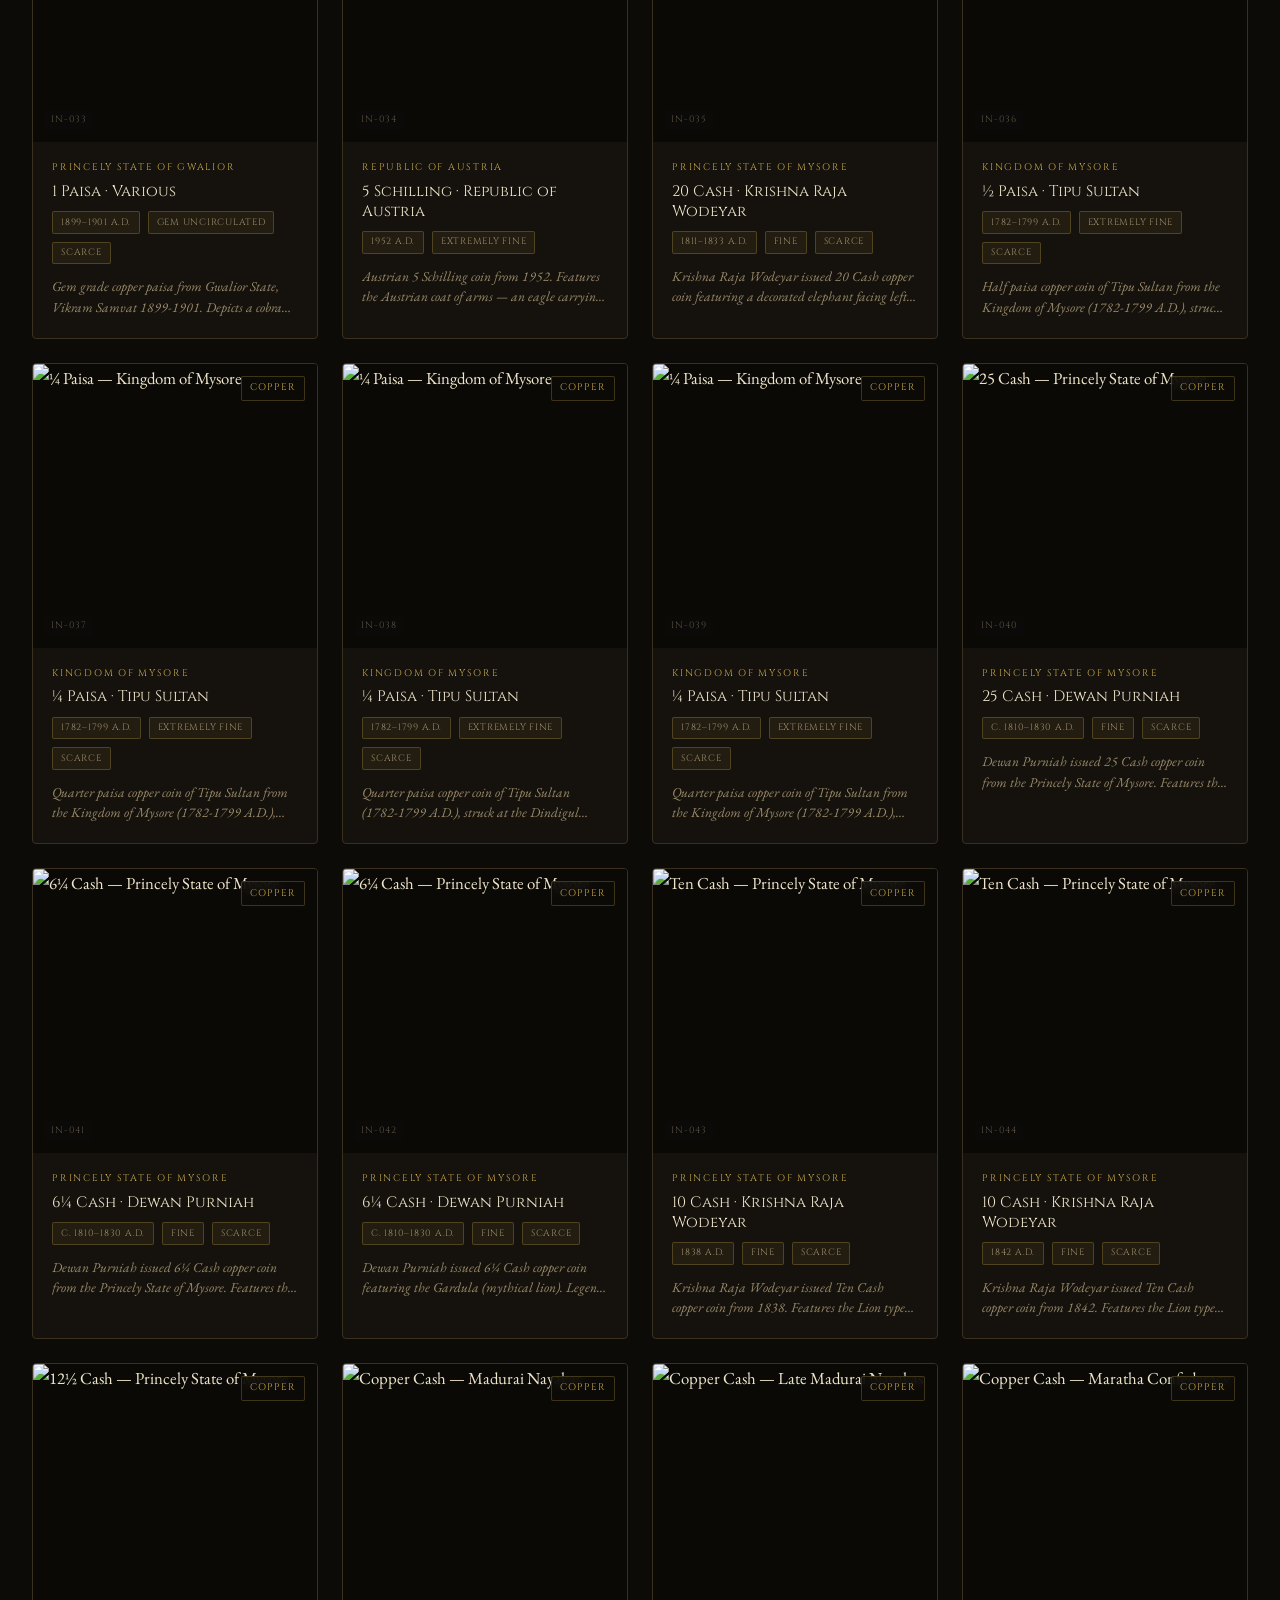
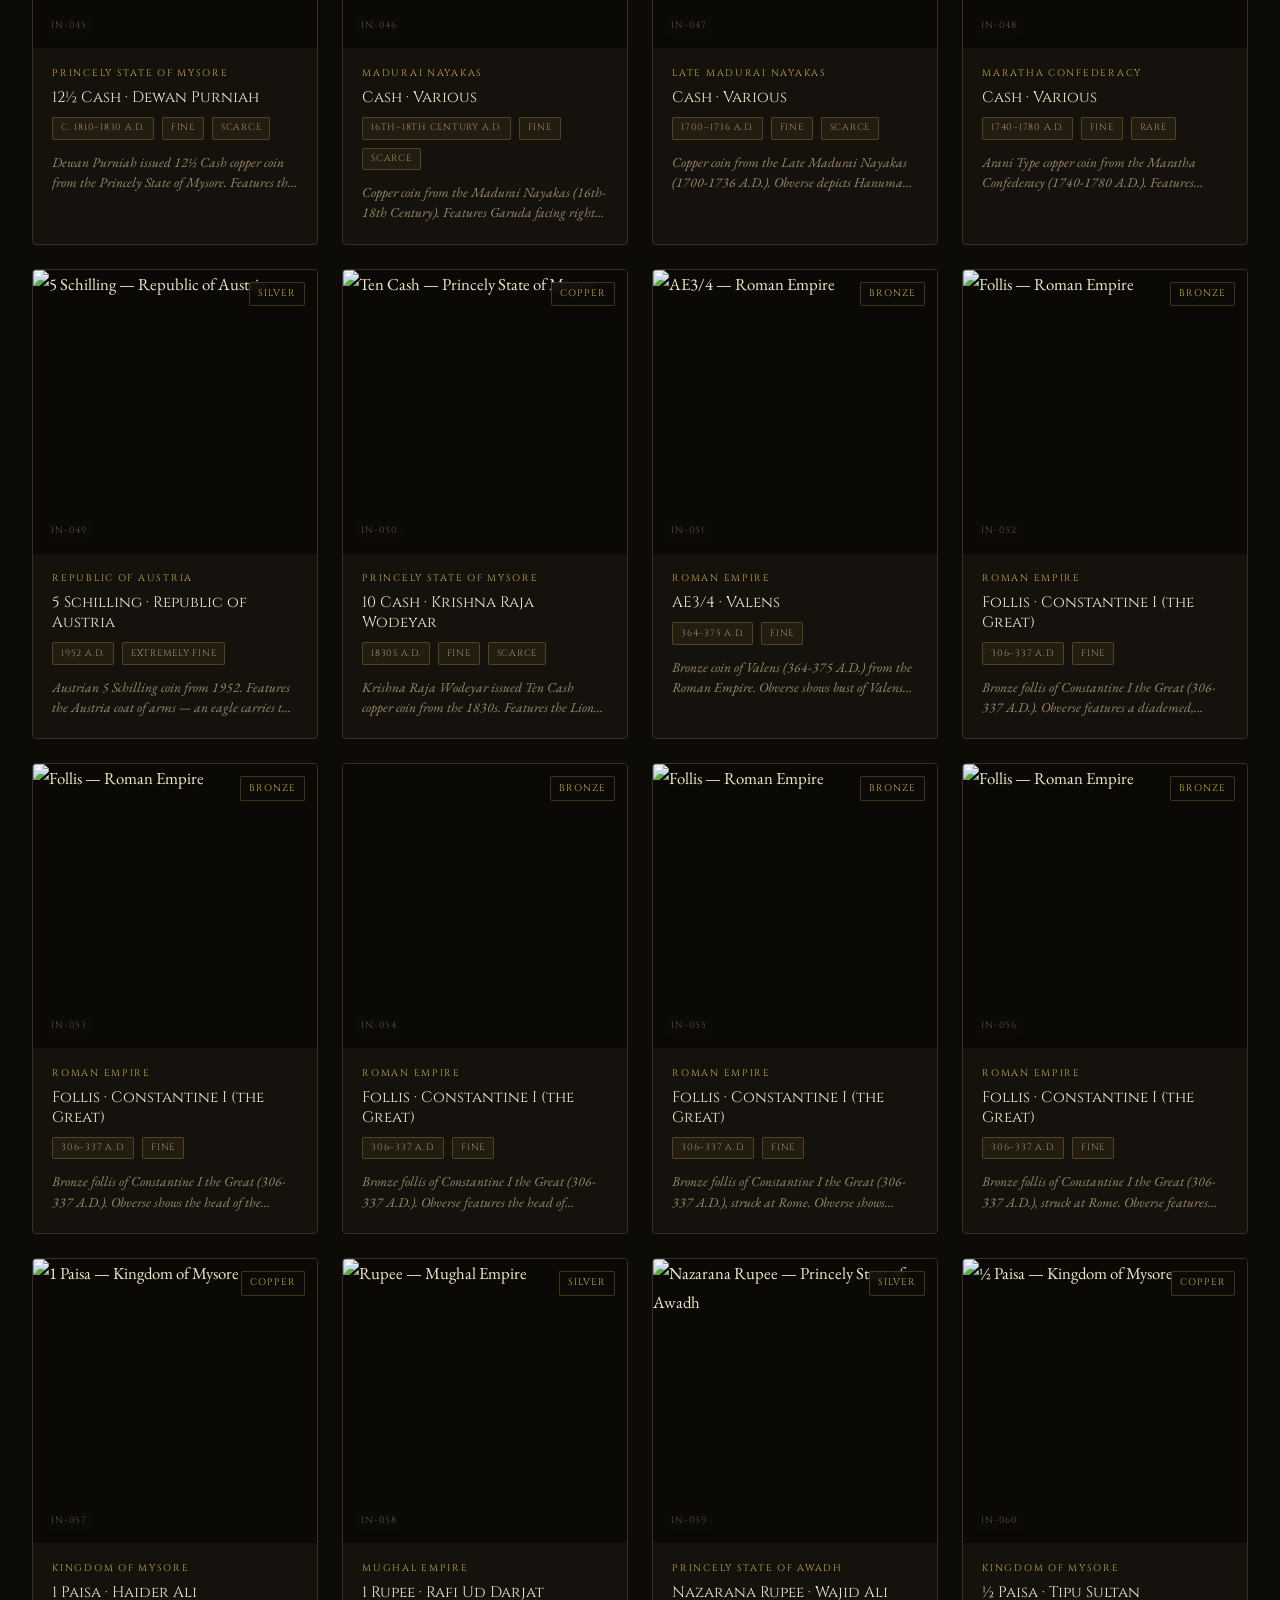
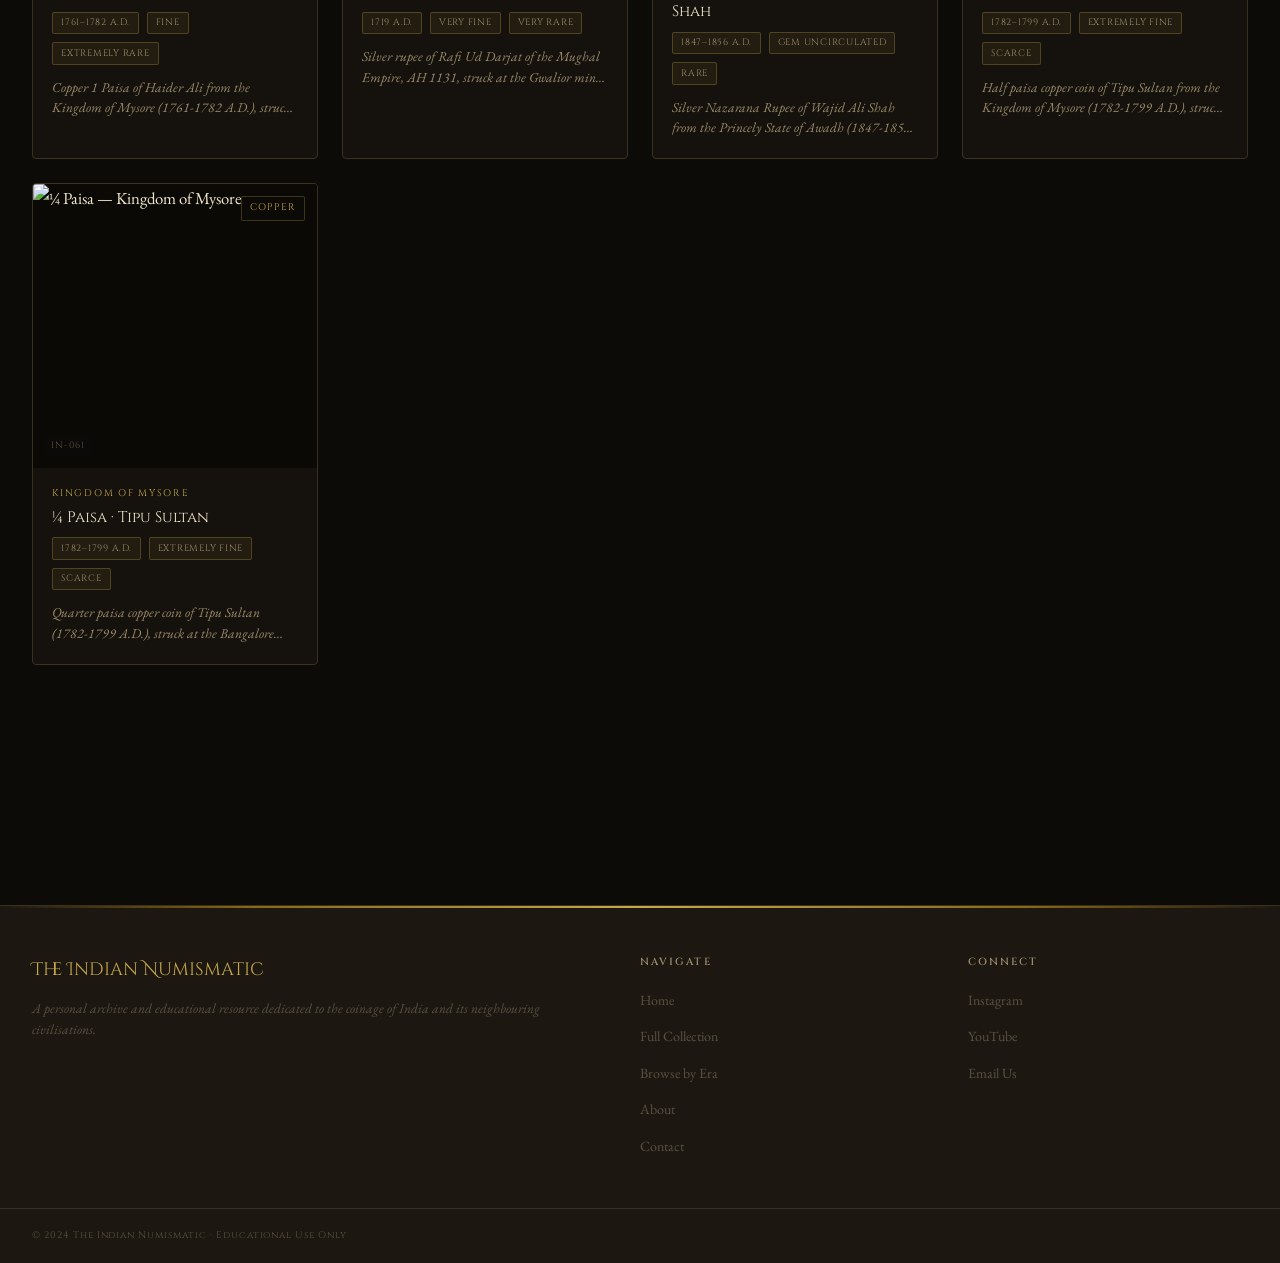
==== commit 404c2ba7: "Add files via upload" ====
--- a/collection.html
+++ b/collection.html
@@ -96,6 +96,7 @@
       white-space: nowrap;
     }
   </style>
+<base target="_blank">
 </head>
 <body>
 
@@ -162,6 +163,7 @@
     <button class="filter-pill" data-era="Mughal & Sultanate">Mughal & Sultanate</button>
     <button class="filter-pill" data-era="Princely States">Princely States</button>
     <button class="filter-pill" data-era="Colonial Era">Colonial Era</button>
+    <button class="filter-pill" data-era="World">World</button>
   </div>
 
   <!-- RESULTS BAR -->
@@ -285,4 +287,4 @@
   });
 </script>
 </body>
-</html>
+</html>
